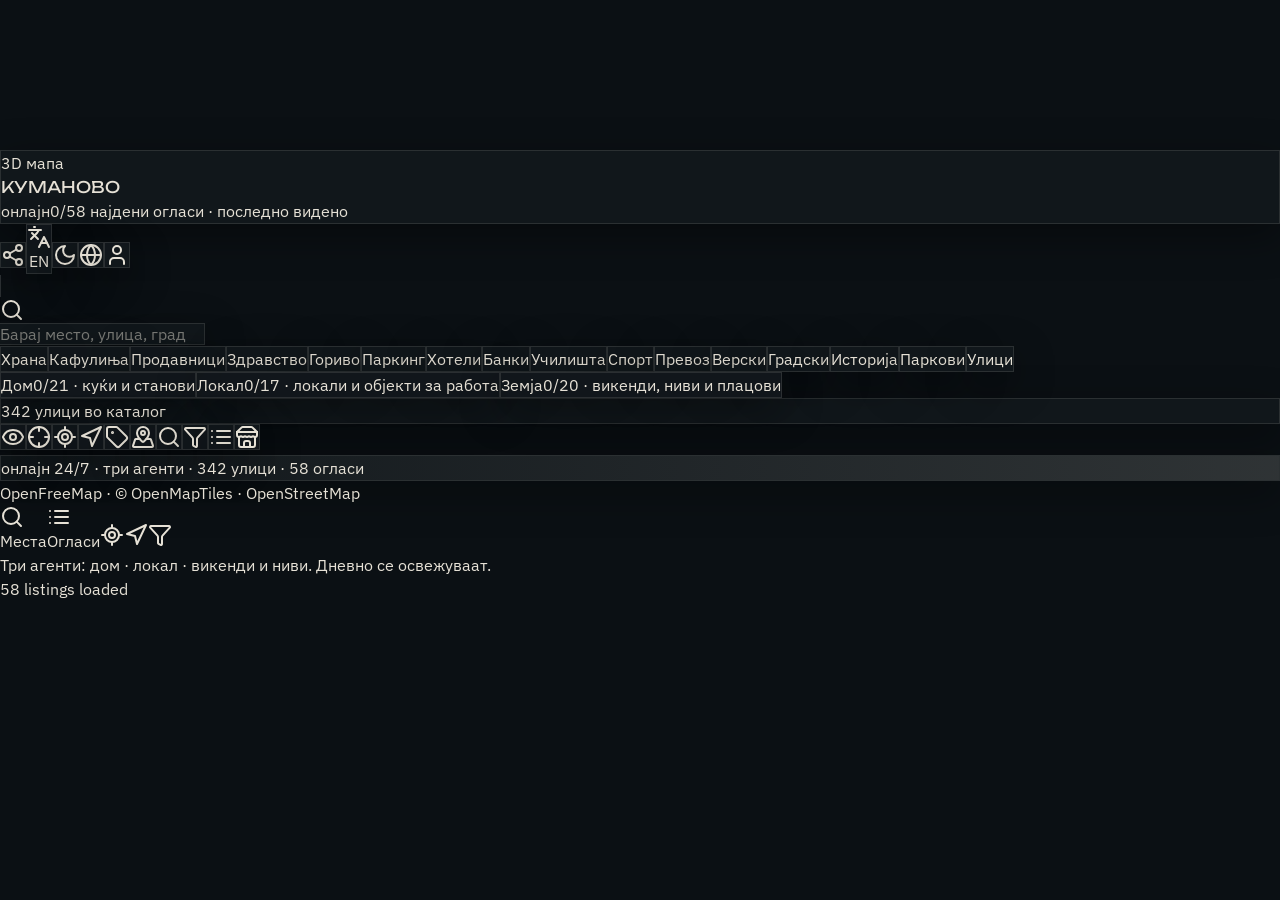
==== index.html @ f1705d86 "Public 24/7 Kumanovo 3D map" ====
<!doctype html>
<html lang="mk">
  <head>
    <meta charset="utf-8" />
    <meta name="viewport" content="width=device-width, initial-scale=1, viewport-fit=cover" />
    <meta name="theme-color" content="#0b1014" />
    <title>КУМАНОВО 3D</title>
    <meta
      name="description"
      content="3D мапа на Куманово — улици, населби и вистински огласи за издавање."
    />
    <link rel="icon" type="image/svg+xml" href="./favicon.svg" />
    <meta property="og:title" content="КУМАНОВО 3D" />
    <meta property="og:description" content="3D мапа на Куманово со вистински огласи." />
    <meta property="og:image" content="./og.jpg" />
    <script type="module" crossorigin src="./a/index-akcemXhU.js"></script>
    <link rel="stylesheet" crossorigin href="./a/index-CLScs-yv.css">
  </head>
  <body class="bg-bg text-fg antialiased">
    <div id="root"></div>
  </body>
</html>
---- a/index-CLScs-yv.css ----
@import "https://fonts.googleapis.com/css2?family=IBM+Plex+Sans:ital,wght@0,400;0,500;0,600;1,400&family=Unbounded:wght@500;600&display=swap";@layer components;@layer theme{:root,:host{--font-sans:"IBM Plex Sans", system-ui, sans-serif;--font-mono:ui-monospace, "IBM Plex Mono", Menlo, Consolas, monospace;--default-font-family:var(--font-sans);--default-mono-font-family:var(--font-mono);--color-bg:#0b1014;--color-bg-elevated:#13181d;--color-bg-subtle:#1a2128;--color-fg:#e6e1d6;--color-fg-muted:#9a9588;--color-border:#e6e1d61f}@supports (color:color-mix(in lab, red, red)){:root,:host{--color-border:color-mix(in oklab, var(--color-fg) 12%, transparent)}}:root,:host{--color-accent:#d8d2c6;--color-pin:#c4a35a;--color-teal:#3d6b68;--color-danger:#c45c4a;--color-ok:#6a8f6e;--font-display:"Unbounded", "IBM Plex Sans", system-ui, sans-serif}}@layer base{*,:after,:before,::backdrop{box-sizing:border-box;border:0 solid;margin:0;padding:0}::file-selector-button{box-sizing:border-box;border:0 solid;margin:0;padding:0}html,:host{-webkit-text-size-adjust:100%;tab-size:4;line-height:1.5;font-family:var(--default-font-family,-apple-system, BlinkMacSystemFont, "Segoe UI", Roboto, "Helvetica Neue", "Noto Sans", Arial, sans-serif, "Apple Color Emoji", "Segoe UI Emoji", "Segoe UI Symbol", "Noto Color Emoji");font-feature-settings:var(--default-font-feature-settings,normal);font-variation-settings:var(--default-font-variation-settings,normal);-webkit-tap-highlight-color:transparent}hr{height:0;color:inherit;border-top-width:1px}abbr:where([title]){-webkit-text-decoration:underline dotted;text-decoration:underline dotted}h1,h2,h3,h4,h5,h6{font-size:inherit;font-weight:inherit}a{color:inherit;-webkit-text-decoration:inherit;-webkit-text-decoration:inherit;-webkit-text-decoration:inherit;-webkit-text-decoration:inherit;text-decoration:inherit}b,strong{font-weight:bolder}code,kbd,samp,pre{font-family:var(--default-mono-font-family,ui-monospace, SFMono-Regular, Menlo, Monaco, Consolas, "Liberation Mono", "Courier New", monospace);font-feature-settings:var(--default-mono-font-feature-settings,normal);font-variation-settings:var(--default-mono-font-variation-settings,normal);font-size:1em}small{font-size:80%}sub,sup{vertical-align:baseline;font-size:75%;line-height:0;position:relative}sub{bottom:-.25em}sup{top:-.5em}table{text-indent:0;border-color:inherit;border-collapse:collapse}:-moz-focusring:where(:not(iframe)){outline:auto}progress{vertical-align:baseline}summary{display:list-item}ol,ul,menu{list-style:none}img,svg,video,canvas,audio,iframe,embed,object{vertical-align:middle;display:block}img,video{max-width:100%;height:auto}button,input,select,optgroup,textarea{font:inherit;font-feature-settings:inherit;font-variation-settings:inherit;letter-spacing:inherit;color:inherit;opacity:1;background-color:#0000;border-radius:0}::file-selector-button{font:inherit;font-feature-settings:inherit;font-variation-settings:inherit;letter-spacing:inherit;color:inherit;opacity:1;background-color:#0000;border-radius:0}:where(select:is([multiple],[size])) optgroup{font-weight:bolder}:where(select:is([multiple],[size])) optgroup option{padding-inline-start:20px}::file-selector-button{margin-inline-end:4px}::placeholder{opacity:1}@supports (not ((-webkit-appearance:-apple-pay-button))) or (contain-intrinsic-size:1px){::placeholder{color:currentColor}@supports (color:color-mix(in lab, red, red)){::placeholder{color:color-mix(in oklab, currentcolor 50%, transparent)}}}textarea{resize:vertical}::-webkit-search-decoration{-webkit-appearance:none}::-webkit-date-and-time-value{min-height:1lh;text-align:inherit}::-webkit-datetime-edit{display:inline-flex}::-webkit-datetime-edit-fields-wrapper{padding:0}::-webkit-datetime-edit{padding-block:0}::-webkit-datetime-edit-year-field{padding-block:0}::-webkit-datetime-edit-month-field{padding-block:0}::-webkit-datetime-edit-day-field{padding-block:0}::-webkit-datetime-edit-hour-field{padding-block:0}::-webkit-datetime-edit-minute-field{padding-block:0}::-webkit-datetime-edit-second-field{padding-block:0}::-webkit-datetime-edit-millisecond-field{padding-block:0}::-webkit-datetime-edit-meridiem-field{padding-block:0}::-webkit-calendar-picker-indicator{line-height:1}:-moz-ui-invalid{box-shadow:none}button,input:where([type=button],[type=reset],[type=submit]){appearance:button}::file-selector-button{appearance:button}::-webkit-inner-spin-button{height:auto}::-webkit-outer-spin-button{height:auto}[hidden]:where(:not([hidden=until-found])){display:none!important}html,body,#app{background:var(--color-bg);height:100%;color:var(--color-fg);font-family:var(--font-sans);-webkit-font-smoothing:antialiased;-moz-osx-smoothing:grayscale}h1,h2,h3{font-family:var(--font-display);text-wrap:balance}p{text-wrap:pretty}button:not(:disabled),[role=button]:not(:disabled){cursor:pointer}*{box-sizing:border-box}}@layer utilities{.bg-bg{background-color:var(--color-bg)}.text-fg{color:var(--color-fg)}.antialiased{-webkit-font-smoothing:antialiased;-moz-osx-font-smoothing:grayscale}}@media (prefers-reduced-motion:reduce){*,:before,:after{transition-duration:.01ms!important;animation-duration:.01ms!important;animation-iteration-count:1!important}}.hud-panel{background:#13181de0}@supports (color:color-mix(in lab, red, red)){.hud-panel{background:color-mix(in oklab, var(--color-bg-elevated) 88%, transparent)}}.hud-panel{border:1px solid var(--color-border);box-shadow:0 12px 40px oklab(0% none none/.4)}.feed-shimmer{background:linear-gradient(90deg,#0000 0%,#e6e1d624 50%,#0000 100%)}@supports (color:color-mix(in lab, red, red)){.feed-shimmer{background:linear-gradient(90deg, transparent 0%, color-mix(in oklab, var(--color-fg) 14%, transparent) 50%, transparent 100%)}}.feed-shimmer{background-size:200% 100%;animation:1.8s linear infinite shimmer}@keyframes shimmer{0%{background-position:100% 0}to{background-position:-100% 0}}.ofm-root{background:#d9d4cc;width:100%;height:100%}.ofm-root .maplibregl-canvas{outline:none}.ofm-root .maplibregl-ctrl-bottom-right{bottom:5.5rem;right:12px}.ofm-root .maplibregl-ctrl-bottom-left{bottom:5.5rem;left:12px}@media (width>=768px){.ofm-root .maplibregl-ctrl-bottom-right,.ofm-root .maplibregl-ctrl-bottom-left{bottom:12px}}.ofm-root .maplibregl-ctrl-group,.ofm-root .maplibregl-ctrl-attrib{background:#13181deb}@supports (color:color-mix(in lab, red, red)){.ofm-root .maplibregl-ctrl-group,.ofm-root .maplibregl-ctrl-attrib{background:color-mix(in oklab, var(--color-bg-elevated) 92%, transparent)}}.ofm-root .maplibregl-ctrl-group,.ofm-root .maplibregl-ctrl-attrib{border:1px solid var(--color-border);box-shadow:none;color:var(--color-fg)}.ofm-root .maplibregl-ctrl-attrib a{color:var(--color-fg-muted)}.ofm-pin{border:2px solid var(--color-bg);background:var(--color-pin);border-radius:999px;width:16px;height:16px;padding:0;box-shadow:0 0 0 4px #c4a35a47}@supports (color:color-mix(in lab, red, red)){.ofm-pin{box-shadow:0 0 0 4px color-mix(in oklab, var(--color-pin) 28%, transparent)}}.ofm-pin{cursor:pointer}.ofm-pin-lokal{background:var(--color-accent);width:18px;height:18px}.ofm-pin-vikend,.ofm-pin-niva{background:var(--color-ok);width:14px;height:14px;box-shadow:0 0 0 4px #6a8f6e47}@supports (color:color-mix(in lab, red, red)){.ofm-pin-vikend,.ofm-pin-niva{box-shadow:0 0 0 4px color-mix(in oklab, var(--color-ok) 28%, transparent)}}.ofm-pin-niva{border-radius:3px}.ofm-pin-agent,.ofm-pin-agent-home,.ofm-pin-agent-biz,.ofm-pin-agent-land{border-color:var(--color-fg);width:18px;height:18px;animation:1.8s ease-out infinite agent-pulse}.ofm-pin-agent,.ofm-pin-agent-home{background:var(--color-pin);box-shadow:0 0 0 5px #c4a35a59}@supports (color:color-mix(in lab, red, red)){.ofm-pin-agent,.ofm-pin-agent-home{box-shadow:0 0 0 5px color-mix(in oklab, var(--color-pin) 35%, transparent)}}.ofm-pin-agent-biz{background:var(--color-teal);box-shadow:0 0 0 5px #3d6b6859}@supports (color:color-mix(in lab, red, red)){.ofm-pin-agent-biz{box-shadow:0 0 0 5px color-mix(in oklab, var(--color-teal) 35%, transparent)}}.ofm-pin-agent-land{background:var(--color-ok);box-shadow:0 0 0 5px #6a8f6e59}@supports (color:color-mix(in lab, red, red)){.ofm-pin-agent-land{box-shadow:0 0 0 5px color-mix(in oklab, var(--color-ok) 35%, transparent)}}@keyframes agent-pulse{0%{box-shadow:0 0 0 4px color-mix(in oklab, var(--color-teal) 40%, transparent)}to{box-shadow:0 0 0 14px color-mix(in oklab, var(--color-teal) 0%, transparent)}}.ofm-pin-place{background:var(--color-fg);width:10px;height:10px;box-shadow:none;opacity:.85}.ofm-pin-poi{background:var(--color-teal);width:12px;height:12px;box-shadow:0 0 0 3px #3d6b684d}@supports (color:color-mix(in lab, red, red)){.ofm-pin-poi{box-shadow:0 0 0 3px color-mix(in oklab, var(--color-teal) 30%, transparent)}}.ofm-pin-pick{width:18px;height:18px}.ofm-pin-from{background:var(--color-ok);width:14px;height:14px;box-shadow:none}.ofm-pin-to{background:var(--color-danger);width:14px;height:14px;box-shadow:none}.ofm-pin-me{background:var(--color-fg);border-color:var(--color-teal);width:14px;height:14px;box-shadow:0 0 0 6px #3d6b6859}@supports (color:color-mix(in lab, red, red)){.ofm-pin-me{box-shadow:0 0 0 6px color-mix(in oklab, var(--color-teal) 35%, transparent)}}.ofm-pin-me{animation:1.8s ease-out infinite agent-pulse}.ofm-pin.is-on{transform:scale(1.25);box-shadow:0 0 0 6px #c4a35a66}@supports (color:color-mix(in lab, red, red)){.ofm-pin.is-on{box-shadow:0 0 0 6px color-mix(in oklab, var(--color-pin) 40%, transparent)}}.ofm-place{cursor:pointer;background:0 0;border:0;flex-direction:column;align-items:center;gap:4px;padding:0;display:flex}.ofm-place-dot{background:var(--color-fg);border:1px solid var(--color-bg);border-radius:999px;width:8px;height:8px}.ofm-place-name{font-family:var(--font-sans);letter-spacing:.02em;color:var(--color-bg);background:#e6e1d6e0;font-size:10px;font-weight:500}@supports (color:color-mix(in lab, red, red)){.ofm-place-name{background:color-mix(in oklab, var(--color-fg) 88%, transparent)}}.ofm-place-name{white-space:nowrap;text-overflow:ellipsis;pointer-events:none;border-radius:6px;max-width:140px;padding:2px 6px;overflow:hidden}.ofm-menu{max-width:220px}.ofm-menu-item{text-align:left;align-items:center;width:100%;min-height:44px;padding:0 12px;font-size:.875rem;display:flex}.ofm-menu-item:hover{background:var(--color-bg-subtle)}.ofm-steps{border-top:1px solid var(--color-border)}
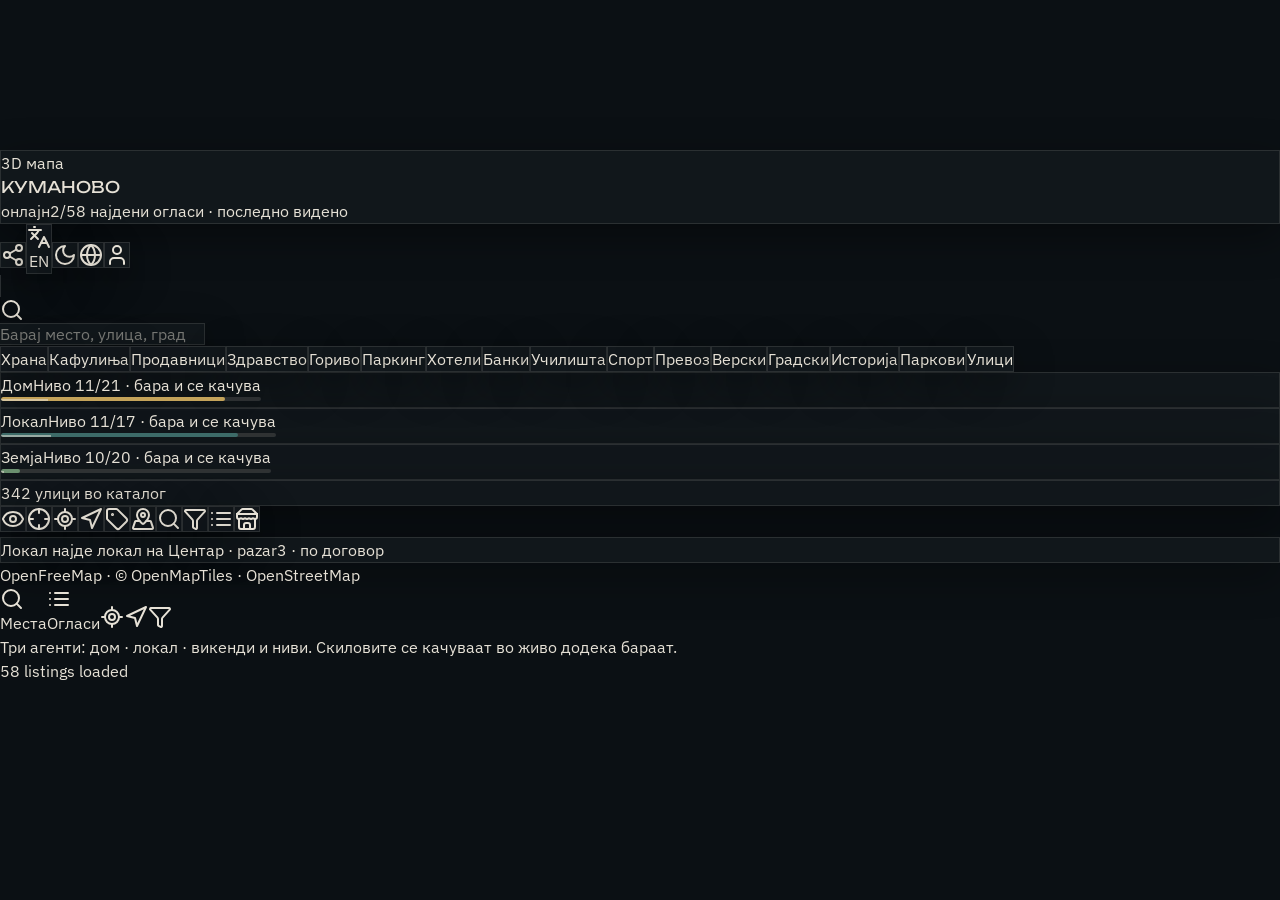
==== commit 1b769f84: "Live agent upgrade skills while hunting" ====
--- a/index.html
+++ b/index.html
@@ -13,8 +13,8 @@
     <meta property="og:title" content="КУМАНОВО 3D" />
     <meta property="og:description" content="3D мапа на Куманово со вистински огласи." />
     <meta property="og:image" content="./og.jpg" />
-    <script type="module" crossorigin src="./a/index-akcemXhU.js"></script>
-    <link rel="stylesheet" crossorigin href="./a/index-CLScs-yv.css">
+    <script type="module" crossorigin src="./a/index-B04Q3WT2.js"></script>
+    <link rel="stylesheet" crossorigin href="./a/index-BVhPj7by.css">
   </head>
   <body class="bg-bg text-fg antialiased">
     <div id="root"></div>
--- a/a/index-BVhPj7by.css
+++ b/a/index-BVhPj7by.css
@@ -0,0 +1 @@
+@import "https://fonts.googleapis.com/css2?family=IBM+Plex+Sans:ital,wght@0,400;0,500;0,600;1,400&family=Unbounded:wght@500;600&display=swap";@layer components;@layer theme{:root,:host{--font-sans:"IBM Plex Sans", system-ui, sans-serif;--font-mono:ui-monospace, "IBM Plex Mono", Menlo, Consolas, monospace;--default-font-family:var(--font-sans);--default-mono-font-family:var(--font-mono);--color-bg:#0b1014;--color-bg-elevated:#13181d;--color-bg-subtle:#1a2128;--color-fg:#e6e1d6;--color-fg-muted:#9a9588;--color-border:#e6e1d61f}@supports (color:color-mix(in lab, red, red)){:root,:host{--color-border:color-mix(in oklab, var(--color-fg) 12%, transparent)}}:root,:host{--color-accent:#d8d2c6;--color-accent-fg:#0b1014;--color-pin:#c4a35a;--color-teal:#3d6b68;--color-danger:#c45c4a;--color-ok:#6a8f6e;--font-display:"Unbounded", "IBM Plex Sans", system-ui, sans-serif}}@layer base{*,:after,:before,::backdrop{box-sizing:border-box;border:0 solid;margin:0;padding:0}::file-selector-button{box-sizing:border-box;border:0 solid;margin:0;padding:0}html,:host{-webkit-text-size-adjust:100%;tab-size:4;line-height:1.5;font-family:var(--default-font-family,-apple-system, BlinkMacSystemFont, "Segoe UI", Roboto, "Helvetica Neue", "Noto Sans", Arial, sans-serif, "Apple Color Emoji", "Segoe UI Emoji", "Segoe UI Symbol", "Noto Color Emoji");font-feature-settings:var(--default-font-feature-settings,normal);font-variation-settings:var(--default-font-variation-settings,normal);-webkit-tap-highlight-color:transparent}hr{height:0;color:inherit;border-top-width:1px}abbr:where([title]){-webkit-text-decoration:underline dotted;text-decoration:underline dotted}h1,h2,h3,h4,h5,h6{font-size:inherit;font-weight:inherit}a{color:inherit;-webkit-text-decoration:inherit;-webkit-text-decoration:inherit;-webkit-text-decoration:inherit;-webkit-text-decoration:inherit;text-decoration:inherit}b,strong{font-weight:bolder}code,kbd,samp,pre{font-family:var(--default-mono-font-family,ui-monospace, SFMono-Regular, Menlo, Monaco, Consolas, "Liberation Mono", "Courier New", monospace);font-feature-settings:var(--default-mono-font-feature-settings,normal);font-variation-settings:var(--default-mono-font-variation-settings,normal);font-size:1em}small{font-size:80%}sub,sup{vertical-align:baseline;font-size:75%;line-height:0;position:relative}sub{bottom:-.25em}sup{top:-.5em}table{text-indent:0;border-color:inherit;border-collapse:collapse}:-moz-focusring:where(:not(iframe)){outline:auto}progress{vertical-align:baseline}summary{display:list-item}ol,ul,menu{list-style:none}img,svg,video,canvas,audio,iframe,embed,object{vertical-align:middle;display:block}img,video{max-width:100%;height:auto}button,input,select,optgroup,textarea{font:inherit;font-feature-settings:inherit;font-variation-settings:inherit;letter-spacing:inherit;color:inherit;opacity:1;background-color:#0000;border-radius:0}::file-selector-button{font:inherit;font-feature-settings:inherit;font-variation-settings:inherit;letter-spacing:inherit;color:inherit;opacity:1;background-color:#0000;border-radius:0}:where(select:is([multiple],[size])) optgroup{font-weight:bolder}:where(select:is([multiple],[size])) optgroup option{padding-inline-start:20px}::file-selector-button{margin-inline-end:4px}::placeholder{opacity:1}@supports (not ((-webkit-appearance:-apple-pay-button))) or (contain-intrinsic-size:1px){::placeholder{color:currentColor}@supports (color:color-mix(in lab, red, red)){::placeholder{color:color-mix(in oklab, currentcolor 50%, transparent)}}}textarea{resize:vertical}::-webkit-search-decoration{-webkit-appearance:none}::-webkit-date-and-time-value{min-height:1lh;text-align:inherit}::-webkit-datetime-edit{display:inline-flex}::-webkit-datetime-edit-fields-wrapper{padding:0}::-webkit-datetime-edit{padding-block:0}::-webkit-datetime-edit-year-field{padding-block:0}::-webkit-datetime-edit-month-field{padding-block:0}::-webkit-datetime-edit-day-field{padding-block:0}::-webkit-datetime-edit-hour-field{padding-block:0}::-webkit-datetime-edit-minute-field{padding-block:0}::-webkit-datetime-edit-second-field{padding-block:0}::-webkit-datetime-edit-millisecond-field{padding-block:0}::-webkit-datetime-edit-meridiem-field{padding-block:0}::-webkit-calendar-picker-indicator{line-height:1}:-moz-ui-invalid{box-shadow:none}button,input:where([type=button],[type=reset],[type=submit]){appearance:button}::file-selector-button{appearance:button}::-webkit-inner-spin-button{height:auto}::-webkit-outer-spin-button{height:auto}[hidden]:where(:not([hidden=until-found])){display:none!important}html,body,#app{background:var(--color-bg);height:100%;color:var(--color-fg);font-family:var(--font-sans);-webkit-font-smoothing:antialiased;-moz-osx-smoothing:grayscale}h1,h2,h3{font-family:var(--font-display);text-wrap:balance}p{text-wrap:pretty}button:not(:disabled),[role=button]:not(:disabled){cursor:pointer}*{box-sizing:border-box}}@layer utilities{.bg-bg{background-color:var(--color-bg)}.text-fg{color:var(--color-fg)}.antialiased{-webkit-font-smoothing:antialiased;-moz-osx-font-smoothing:grayscale}}@media (prefers-reduced-motion:reduce){*,:before,:after{transition-duration:.01ms!important;animation-duration:.01ms!important;animation-iteration-count:1!important}}.hud-panel{background:#13181de0}@supports (color:color-mix(in lab, red, red)){.hud-panel{background:color-mix(in oklab, var(--color-bg-elevated) 88%, transparent)}}.hud-panel{border:1px solid var(--color-border);box-shadow:0 12px 40px oklab(0% none none/.4)}.feed-shimmer{background:linear-gradient(90deg,#0000 0%,#e6e1d624 50%,#0000 100%)}@supports (color:color-mix(in lab, red, red)){.feed-shimmer{background:linear-gradient(90deg, transparent 0%, color-mix(in oklab, var(--color-fg) 14%, transparent) 50%, transparent 100%)}}.feed-shimmer{background-size:200% 100%;animation:1.8s linear infinite shimmer}@keyframes shimmer{0%{background-position:100% 0}to{background-position:-100% 0}}.ofm-root{background:#d9d4cc;width:100%;height:100%}.ofm-root .maplibregl-canvas{outline:none}.ofm-root .maplibregl-ctrl-bottom-right{bottom:5.5rem;right:12px}.ofm-root .maplibregl-ctrl-bottom-left{bottom:5.5rem;left:12px}@media (width>=768px){.ofm-root .maplibregl-ctrl-bottom-right,.ofm-root .maplibregl-ctrl-bottom-left{bottom:12px}}.ofm-root .maplibregl-ctrl-group,.ofm-root .maplibregl-ctrl-attrib{background:#13181deb}@supports (color:color-mix(in lab, red, red)){.ofm-root .maplibregl-ctrl-group,.ofm-root .maplibregl-ctrl-attrib{background:color-mix(in oklab, var(--color-bg-elevated) 92%, transparent)}}.ofm-root .maplibregl-ctrl-group,.ofm-root .maplibregl-ctrl-attrib{border:1px solid var(--color-border);box-shadow:none;color:var(--color-fg)}.ofm-root .maplibregl-ctrl-attrib a{color:var(--color-fg-muted)}.ofm-pin{border:2px solid var(--color-bg);background:var(--color-pin);border-radius:999px;width:16px;height:16px;padding:0;box-shadow:0 0 0 4px #c4a35a47}@supports (color:color-mix(in lab, red, red)){.ofm-pin{box-shadow:0 0 0 4px color-mix(in oklab, var(--color-pin) 28%, transparent)}}.ofm-pin{cursor:pointer}.ofm-pin-lokal{background:var(--color-accent);width:18px;height:18px}.ofm-pin-vikend,.ofm-pin-niva{background:var(--color-ok);width:14px;height:14px;box-shadow:0 0 0 4px #6a8f6e47}@supports (color:color-mix(in lab, red, red)){.ofm-pin-vikend,.ofm-pin-niva{box-shadow:0 0 0 4px color-mix(in oklab, var(--color-ok) 28%, transparent)}}.ofm-pin-niva{border-radius:3px}.ofm-pin-agent,.ofm-pin-agent-home,.ofm-pin-agent-biz,.ofm-pin-agent-land{border-color:var(--color-fg);width:18px;height:18px;animation:1.8s ease-out infinite agent-pulse}.ofm-pin-agent,.ofm-pin-agent-home{background:var(--color-pin);box-shadow:0 0 0 5px #c4a35a59}@supports (color:color-mix(in lab, red, red)){.ofm-pin-agent,.ofm-pin-agent-home{box-shadow:0 0 0 5px color-mix(in oklab, var(--color-pin) 35%, transparent)}}.ofm-pin-agent-biz{background:var(--color-teal);box-shadow:0 0 0 5px #3d6b6859}@supports (color:color-mix(in lab, red, red)){.ofm-pin-agent-biz{box-shadow:0 0 0 5px color-mix(in oklab, var(--color-teal) 35%, transparent)}}.ofm-pin-agent-land{background:var(--color-ok);box-shadow:0 0 0 5px #6a8f6e59}@supports (color:color-mix(in lab, red, red)){.ofm-pin-agent-land{box-shadow:0 0 0 5px color-mix(in oklab, var(--color-ok) 35%, transparent)}}@keyframes agent-pulse{0%{box-shadow:0 0 0 4px color-mix(in oklab, var(--color-teal) 40%, transparent)}to{box-shadow:0 0 0 14px color-mix(in oklab, var(--color-teal) 0%, transparent)}}.ofm-pin-agent-home[data-rank=mid],.ofm-pin-agent-biz[data-rank=mid],.ofm-pin-agent-land[data-rank=mid]{width:20px;height:20px}.ofm-pin-agent-home[data-rank=high],.ofm-pin-agent-biz[data-rank=high],.ofm-pin-agent-land[data-rank=high]{width:22px;height:22px}.xp-track{background:#e6e1d624;border-radius:999px;width:100%;min-width:4.5rem;height:4px;display:block;position:relative;overflow:hidden}@supports (color:color-mix(in lab, red, red)){.xp-track{background:color-mix(in oklab, var(--color-fg) 14%, transparent)}}.xp-fill{border-radius:inherit;background:var(--color-fg-muted);height:100%;transition:width .22s ease-out;display:block}.xp-fill.is-home{background:var(--color-pin)}.xp-fill.is-biz{background:var(--color-teal)}.xp-fill.is-land{background:var(--color-ok)}.xp-fill.is-invert{background:var(--color-accent-fg)}.xp-live{background:var(--color-fg);opacity:.55;height:2px;transition:width .22s ease-out;position:absolute;bottom:0;left:0}.agent-up{box-shadow:0 0 0 1px #e6e1d647}@supports (color:color-mix(in lab, red, red)){.agent-up{box-shadow:0 0 0 1px color-mix(in oklab, var(--color-fg) 28%, transparent)}}.ofm-pin-place{background:var(--color-fg);width:10px;height:10px;box-shadow:none;opacity:.85}.ofm-pin-poi{background:var(--color-teal);width:12px;height:12px;box-shadow:0 0 0 3px #3d6b684d}@supports (color:color-mix(in lab, red, red)){.ofm-pin-poi{box-shadow:0 0 0 3px color-mix(in oklab, var(--color-teal) 30%, transparent)}}.ofm-pin-pick{width:18px;height:18px}.ofm-pin-from{background:var(--color-ok);width:14px;height:14px;box-shadow:none}.ofm-pin-to{background:var(--color-danger);width:14px;height:14px;box-shadow:none}.ofm-pin-me{background:var(--color-fg);border-color:var(--color-teal);width:14px;height:14px;box-shadow:0 0 0 6px #3d6b6859}@supports (color:color-mix(in lab, red, red)){.ofm-pin-me{box-shadow:0 0 0 6px color-mix(in oklab, var(--color-teal) 35%, transparent)}}.ofm-pin-me{animation:1.8s ease-out infinite agent-pulse}.ofm-pin.is-on{transform:scale(1.25);box-shadow:0 0 0 6px #c4a35a66}@supports (color:color-mix(in lab, red, red)){.ofm-pin.is-on{box-shadow:0 0 0 6px color-mix(in oklab, var(--color-pin) 40%, transparent)}}.ofm-place{cursor:pointer;background:0 0;border:0;flex-direction:column;align-items:center;gap:4px;padding:0;display:flex}.ofm-place-dot{background:var(--color-fg);border:1px solid var(--color-bg);border-radius:999px;width:8px;height:8px}.ofm-place-name{font-family:var(--font-sans);letter-spacing:.02em;color:var(--color-bg);background:#e6e1d6e0;font-size:10px;font-weight:500}@supports (color:color-mix(in lab, red, red)){.ofm-place-name{background:color-mix(in oklab, var(--color-fg) 88%, transparent)}}.ofm-place-name{white-space:nowrap;text-overflow:ellipsis;pointer-events:none;border-radius:6px;max-width:140px;padding:2px 6px;overflow:hidden}.ofm-menu{max-width:220px}.ofm-menu-item{text-align:left;align-items:center;width:100%;min-height:44px;padding:0 12px;font-size:.875rem;display:flex}.ofm-menu-item:hover{background:var(--color-bg-subtle)}.ofm-steps{border-top:1px solid var(--color-border)}
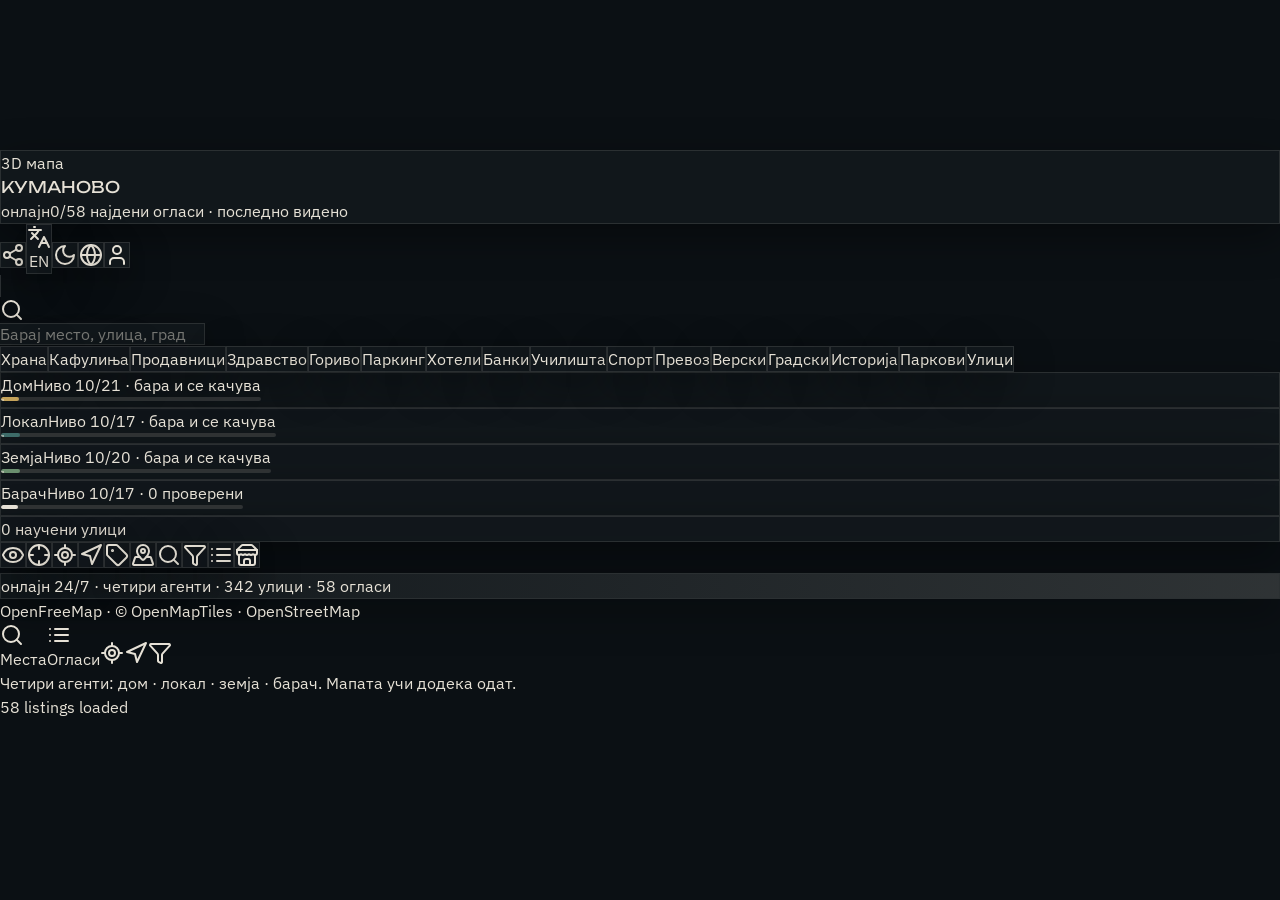
==== commit e13d698b: "Seeker agent, persistent listings, buyer dashboard, map learning" ====
--- a/index.html
+++ b/index.html
@@ -13,8 +13,8 @@
     <meta property="og:title" content="КУМАНОВО 3D" />
     <meta property="og:description" content="3D мапа на Куманово со вистински огласи." />
     <meta property="og:image" content="./og.jpg" />
-    <script type="module" crossorigin src="./a/index-B04Q3WT2.js"></script>
-    <link rel="stylesheet" crossorigin href="./a/index-BVhPj7by.css">
+    <script type="module" crossorigin src="./a/index-DksEe6Sb.js"></script>
+    <link rel="stylesheet" crossorigin href="./a/index-BbJK5VYW.css">
   </head>
   <body class="bg-bg text-fg antialiased">
     <div id="root"></div>
--- a/a/index-BbJK5VYW.css
+++ b/a/index-BbJK5VYW.css
@@ -0,0 +1 @@
+@import "https://fonts.googleapis.com/css2?family=IBM+Plex+Sans:ital,wght@0,400;0,500;0,600;1,400&family=Unbounded:wght@500;600&display=swap";@layer components;@layer theme{:root,:host{--font-sans:"IBM Plex Sans", system-ui, sans-serif;--font-mono:ui-monospace, "IBM Plex Mono", Menlo, Consolas, monospace;--default-font-family:var(--font-sans);--default-mono-font-family:var(--font-mono);--color-bg:#0b1014;--color-bg-elevated:#13181d;--color-bg-subtle:#1a2128;--color-fg:#e6e1d6;--color-fg-muted:#9a9588;--color-border:#e6e1d61f}@supports (color:color-mix(in lab, red, red)){:root,:host{--color-border:color-mix(in oklab, var(--color-fg) 12%, transparent)}}:root,:host{--color-accent:#d8d2c6;--color-accent-fg:#0b1014;--color-pin:#c4a35a;--color-teal:#3d6b68;--color-danger:#c45c4a;--color-ok:#6a8f6e;--font-display:"Unbounded", "IBM Plex Sans", system-ui, sans-serif}}@layer base{*,:after,:before,::backdrop{box-sizing:border-box;border:0 solid;margin:0;padding:0}::file-selector-button{box-sizing:border-box;border:0 solid;margin:0;padding:0}html,:host{-webkit-text-size-adjust:100%;tab-size:4;line-height:1.5;font-family:var(--default-font-family,-apple-system, BlinkMacSystemFont, "Segoe UI", Roboto, "Helvetica Neue", "Noto Sans", Arial, sans-serif, "Apple Color Emoji", "Segoe UI Emoji", "Segoe UI Symbol", "Noto Color Emoji");font-feature-settings:var(--default-font-feature-settings,normal);font-variation-settings:var(--default-font-variation-settings,normal);-webkit-tap-highlight-color:transparent}hr{height:0;color:inherit;border-top-width:1px}abbr:where([title]){-webkit-text-decoration:underline dotted;text-decoration:underline dotted}h1,h2,h3,h4,h5,h6{font-size:inherit;font-weight:inherit}a{color:inherit;-webkit-text-decoration:inherit;-webkit-text-decoration:inherit;-webkit-text-decoration:inherit;-webkit-text-decoration:inherit;text-decoration:inherit}b,strong{font-weight:bolder}code,kbd,samp,pre{font-family:var(--default-mono-font-family,ui-monospace, SFMono-Regular, Menlo, Monaco, Consolas, "Liberation Mono", "Courier New", monospace);font-feature-settings:var(--default-mono-font-feature-settings,normal);font-variation-settings:var(--default-mono-font-variation-settings,normal);font-size:1em}small{font-size:80%}sub,sup{vertical-align:baseline;font-size:75%;line-height:0;position:relative}sub{bottom:-.25em}sup{top:-.5em}table{text-indent:0;border-color:inherit;border-collapse:collapse}:-moz-focusring:where(:not(iframe)){outline:auto}progress{vertical-align:baseline}summary{display:list-item}ol,ul,menu{list-style:none}img,svg,video,canvas,audio,iframe,embed,object{vertical-align:middle;display:block}img,video{max-width:100%;height:auto}button,input,select,optgroup,textarea{font:inherit;font-feature-settings:inherit;font-variation-settings:inherit;letter-spacing:inherit;color:inherit;opacity:1;background-color:#0000;border-radius:0}::file-selector-button{font:inherit;font-feature-settings:inherit;font-variation-settings:inherit;letter-spacing:inherit;color:inherit;opacity:1;background-color:#0000;border-radius:0}:where(select:is([multiple],[size])) optgroup{font-weight:bolder}:where(select:is([multiple],[size])) optgroup option{padding-inline-start:20px}::file-selector-button{margin-inline-end:4px}::placeholder{opacity:1}@supports (not ((-webkit-appearance:-apple-pay-button))) or (contain-intrinsic-size:1px){::placeholder{color:currentColor}@supports (color:color-mix(in lab, red, red)){::placeholder{color:color-mix(in oklab, currentcolor 50%, transparent)}}}textarea{resize:vertical}::-webkit-search-decoration{-webkit-appearance:none}::-webkit-date-and-time-value{min-height:1lh;text-align:inherit}::-webkit-datetime-edit{display:inline-flex}::-webkit-datetime-edit-fields-wrapper{padding:0}::-webkit-datetime-edit{padding-block:0}::-webkit-datetime-edit-year-field{padding-block:0}::-webkit-datetime-edit-month-field{padding-block:0}::-webkit-datetime-edit-day-field{padding-block:0}::-webkit-datetime-edit-hour-field{padding-block:0}::-webkit-datetime-edit-minute-field{padding-block:0}::-webkit-datetime-edit-second-field{padding-block:0}::-webkit-datetime-edit-millisecond-field{padding-block:0}::-webkit-datetime-edit-meridiem-field{padding-block:0}::-webkit-calendar-picker-indicator{line-height:1}:-moz-ui-invalid{box-shadow:none}button,input:where([type=button],[type=reset],[type=submit]){appearance:button}::file-selector-button{appearance:button}::-webkit-inner-spin-button{height:auto}::-webkit-outer-spin-button{height:auto}[hidden]:where(:not([hidden=until-found])){display:none!important}html,body,#app{background:var(--color-bg);height:100%;color:var(--color-fg);font-family:var(--font-sans);-webkit-font-smoothing:antialiased;-moz-osx-smoothing:grayscale}h1,h2,h3{font-family:var(--font-display);text-wrap:balance}p{text-wrap:pretty}button:not(:disabled),[role=button]:not(:disabled){cursor:pointer}*{box-sizing:border-box}}@layer utilities{.bg-bg{background-color:var(--color-bg)}.text-fg{color:var(--color-fg)}.antialiased{-webkit-font-smoothing:antialiased;-moz-osx-font-smoothing:grayscale}}@media (prefers-reduced-motion:reduce){*,:before,:after{transition-duration:.01ms!important;animation-duration:.01ms!important;animation-iteration-count:1!important}}.hud-panel{background:#13181de0}@supports (color:color-mix(in lab, red, red)){.hud-panel{background:color-mix(in oklab, var(--color-bg-elevated) 88%, transparent)}}.hud-panel{border:1px solid var(--color-border);box-shadow:0 12px 40px oklab(0% none none/.4)}.feed-shimmer{background:linear-gradient(90deg,#0000 0%,#e6e1d624 50%,#0000 100%)}@supports (color:color-mix(in lab, red, red)){.feed-shimmer{background:linear-gradient(90deg, transparent 0%, color-mix(in oklab, var(--color-fg) 14%, transparent) 50%, transparent 100%)}}.feed-shimmer{background-size:200% 100%;animation:1.8s linear infinite shimmer}@keyframes shimmer{0%{background-position:100% 0}to{background-position:-100% 0}}.ofm-root{background:#d9d4cc;width:100%;height:100%}.ofm-root .maplibregl-canvas{outline:none}.ofm-root .maplibregl-ctrl-bottom-right{bottom:5.5rem;right:12px}.ofm-root .maplibregl-ctrl-bottom-left{bottom:5.5rem;left:12px}@media (width>=768px){.ofm-root .maplibregl-ctrl-bottom-right,.ofm-root .maplibregl-ctrl-bottom-left{bottom:12px}}.ofm-root .maplibregl-ctrl-group,.ofm-root .maplibregl-ctrl-attrib{background:#13181deb}@supports (color:color-mix(in lab, red, red)){.ofm-root .maplibregl-ctrl-group,.ofm-root .maplibregl-ctrl-attrib{background:color-mix(in oklab, var(--color-bg-elevated) 92%, transparent)}}.ofm-root .maplibregl-ctrl-group,.ofm-root .maplibregl-ctrl-attrib{border:1px solid var(--color-border);box-shadow:none;color:var(--color-fg)}.ofm-root .maplibregl-ctrl-attrib a{color:var(--color-fg-muted)}.ofm-pin{border:2px solid var(--color-bg);background:var(--color-pin);border-radius:999px;width:16px;height:16px;padding:0;box-shadow:0 0 0 4px #c4a35a47}@supports (color:color-mix(in lab, red, red)){.ofm-pin{box-shadow:0 0 0 4px color-mix(in oklab, var(--color-pin) 28%, transparent)}}.ofm-pin{cursor:pointer}.ofm-pin-lokal{background:var(--color-accent);width:18px;height:18px}.ofm-pin-vikend,.ofm-pin-niva{background:var(--color-ok);width:14px;height:14px;box-shadow:0 0 0 4px #6a8f6e47}@supports (color:color-mix(in lab, red, red)){.ofm-pin-vikend,.ofm-pin-niva{box-shadow:0 0 0 4px color-mix(in oklab, var(--color-ok) 28%, transparent)}}.ofm-pin-niva{border-radius:3px}.ofm-pin-agent,.ofm-pin-agent-home,.ofm-pin-agent-biz,.ofm-pin-agent-land{border-color:var(--color-fg);width:18px;height:18px;animation:1.8s ease-out infinite agent-pulse}.ofm-pin-agent,.ofm-pin-agent-home{background:var(--color-pin);box-shadow:0 0 0 5px #c4a35a59}@supports (color:color-mix(in lab, red, red)){.ofm-pin-agent,.ofm-pin-agent-home{box-shadow:0 0 0 5px color-mix(in oklab, var(--color-pin) 35%, transparent)}}.ofm-pin-agent-biz{background:var(--color-teal);box-shadow:0 0 0 5px #3d6b6859}@supports (color:color-mix(in lab, red, red)){.ofm-pin-agent-biz{box-shadow:0 0 0 5px color-mix(in oklab, var(--color-teal) 35%, transparent)}}.ofm-pin-agent-land{background:var(--color-ok);box-shadow:0 0 0 5px #6a8f6e59}@supports (color:color-mix(in lab, red, red)){.ofm-pin-agent-land{box-shadow:0 0 0 5px color-mix(in oklab, var(--color-ok) 35%, transparent)}}.ofm-pin-agent-seek,.ofm-pin-buyer{border-color:var(--color-bg);background:var(--color-fg);border-radius:2px;width:13px;height:13px;transform:rotate(45deg);box-shadow:0 0 0 5px #e6e1d652}@supports (color:color-mix(in lab, red, red)){.ofm-pin-agent-seek,.ofm-pin-buyer{box-shadow:0 0 0 5px color-mix(in oklab, var(--color-fg) 32%, transparent)}}.ofm-pin-agent-seek{animation:1.8s ease-out infinite seeker-pulse}.ofm-pin-buyer{background:var(--color-accent);width:11px;height:11px;box-shadow:0 0 0 4px #e6e1d63d}@supports (color:color-mix(in lab, red, red)){.ofm-pin-buyer{box-shadow:0 0 0 4px color-mix(in oklab, var(--color-fg) 24%, transparent)}}.ofm-pin-agent-seek.is-on,.ofm-pin-buyer.is-on{transform:rotate(45deg)scale(1.2)}@keyframes seeker-pulse{0%{box-shadow:0 0 0 4px color-mix(in oklab, var(--color-fg) 40%, transparent)}to{box-shadow:0 0 0 14px color-mix(in oklab, var(--color-fg) 0%, transparent)}}@keyframes agent-pulse{0%{box-shadow:0 0 0 4px color-mix(in oklab, var(--color-teal) 40%, transparent)}to{box-shadow:0 0 0 14px color-mix(in oklab, var(--color-teal) 0%, transparent)}}.ofm-pin-agent-home[data-rank=mid],.ofm-pin-agent-biz[data-rank=mid],.ofm-pin-agent-land[data-rank=mid]{width:20px;height:20px}.ofm-pin-agent-home[data-rank=high],.ofm-pin-agent-biz[data-rank=high],.ofm-pin-agent-land[data-rank=high]{width:22px;height:22px}.ofm-pin-agent-seek[data-rank=mid]{width:15px;height:15px}.ofm-pin-agent-seek[data-rank=high]{width:17px;height:17px}.ofm-pin[data-status=live]{box-shadow:0 0 0 5px #6a8f6e6b}@supports (color:color-mix(in lab, red, red)){.ofm-pin[data-status=live]{box-shadow:0 0 0 5px color-mix(in oklab, var(--color-ok) 42%, transparent)}}.ofm-pin[data-status=changed]{box-shadow:0 0 0 5px #c4a35a8c}@supports (color:color-mix(in lab, red, red)){.ofm-pin[data-status=changed]{box-shadow:0 0 0 5px color-mix(in oklab, var(--color-pin) 55%, transparent)}}.ofm-pin[data-status=gone]{opacity:.42;background:var(--color-fg-muted);box-shadow:none}.xp-track{background:#e6e1d624;border-radius:999px;width:100%;min-width:4.5rem;height:4px;display:block;position:relative;overflow:hidden}@supports (color:color-mix(in lab, red, red)){.xp-track{background:color-mix(in oklab, var(--color-fg) 14%, transparent)}}.xp-fill{border-radius:inherit;background:var(--color-fg-muted);height:100%;transition:width .22s ease-out;display:block}.xp-fill.is-home{background:var(--color-pin)}.xp-fill.is-biz{background:var(--color-teal)}.xp-fill.is-land{background:var(--color-ok)}.xp-fill.is-seek{background:var(--color-fg)}.xp-fill.is-invert{background:var(--color-accent-fg)}.xp-live{background:var(--color-fg);opacity:.55;height:2px;transition:width .22s ease-out;position:absolute;bottom:0;left:0}.agent-up{box-shadow:0 0 0 1px #e6e1d647}@supports (color:color-mix(in lab, red, red)){.agent-up{box-shadow:0 0 0 1px color-mix(in oklab, var(--color-fg) 28%, transparent)}}.ofm-pin-place{background:var(--color-fg);width:10px;height:10px;box-shadow:none;opacity:.85}.ofm-pin-poi{background:var(--color-teal);width:12px;height:12px;box-shadow:0 0 0 3px #3d6b684d}@supports (color:color-mix(in lab, red, red)){.ofm-pin-poi{box-shadow:0 0 0 3px color-mix(in oklab, var(--color-teal) 30%, transparent)}}.ofm-pin-pick{width:18px;height:18px}.ofm-pin-from{background:var(--color-ok);width:14px;height:14px;box-shadow:none}.ofm-pin-to{background:var(--color-danger);width:14px;height:14px;box-shadow:none}.ofm-pin-me{background:var(--color-fg);border-color:var(--color-teal);width:14px;height:14px;box-shadow:0 0 0 6px #3d6b6859}@supports (color:color-mix(in lab, red, red)){.ofm-pin-me{box-shadow:0 0 0 6px color-mix(in oklab, var(--color-teal) 35%, transparent)}}.ofm-pin-me{animation:1.8s ease-out infinite agent-pulse}.ofm-pin.is-on{transform:scale(1.25);box-shadow:0 0 0 6px #c4a35a66}@supports (color:color-mix(in lab, red, red)){.ofm-pin.is-on{box-shadow:0 0 0 6px color-mix(in oklab, var(--color-pin) 40%, transparent)}}.ofm-place{cursor:pointer;background:0 0;border:0;flex-direction:column;align-items:center;gap:4px;padding:0;display:flex}.ofm-place-dot{background:var(--color-fg);border:1px solid var(--color-bg);border-radius:999px;width:8px;height:8px}.ofm-place-name{font-family:var(--font-sans);letter-spacing:.02em;color:var(--color-bg);background:#e6e1d6e0;font-size:10px;font-weight:500}@supports (color:color-mix(in lab, red, red)){.ofm-place-name{background:color-mix(in oklab, var(--color-fg) 88%, transparent)}}.ofm-place-name{white-space:nowrap;text-overflow:ellipsis;pointer-events:none;border-radius:6px;max-width:140px;padding:2px 6px;overflow:hidden}.ofm-menu{max-width:220px}.ofm-menu-item{text-align:left;align-items:center;width:100%;min-height:44px;padding:0 12px;font-size:.875rem;display:flex}.ofm-menu-item:hover{background:var(--color-bg-subtle)}.ofm-steps{border-top:1px solid var(--color-border)}
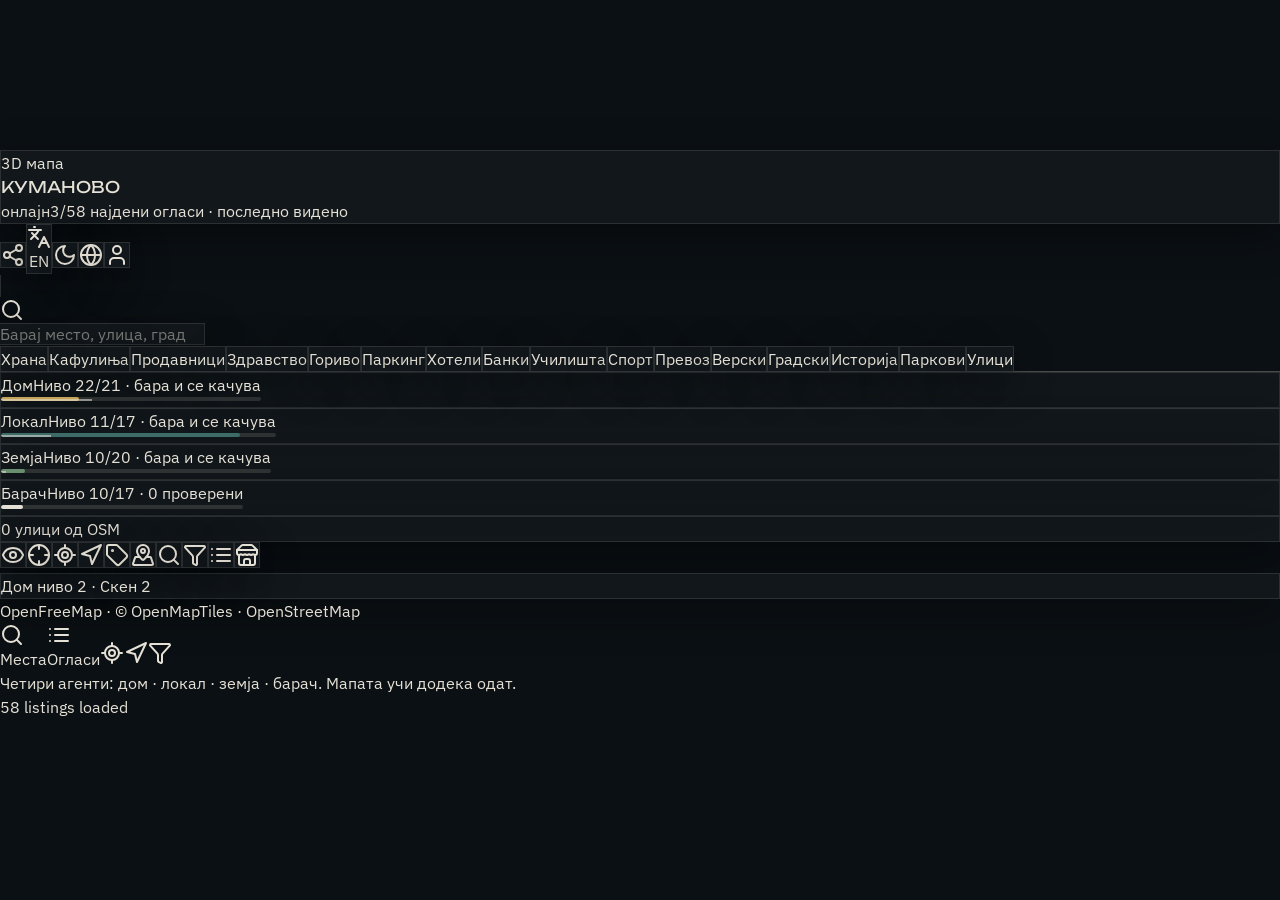
==== commit 6d350614: "Live OpenStreetMap streets for Kumanovo" ====
--- a/index.html
+++ b/index.html
@@ -13,7 +13,7 @@
     <meta property="og:title" content="КУМАНОВО 3D" />
     <meta property="og:description" content="3D мапа на Куманово со вистински огласи." />
     <meta property="og:image" content="./og.jpg" />
-    <script type="module" crossorigin src="./a/index-DksEe6Sb.js"></script>
+    <script type="module" crossorigin src="./a/index-D1GvnF5w.js"></script>
     <link rel="stylesheet" crossorigin href="./a/index-BbJK5VYW.css">
   </head>
   <body class="bg-bg text-fg antialiased">
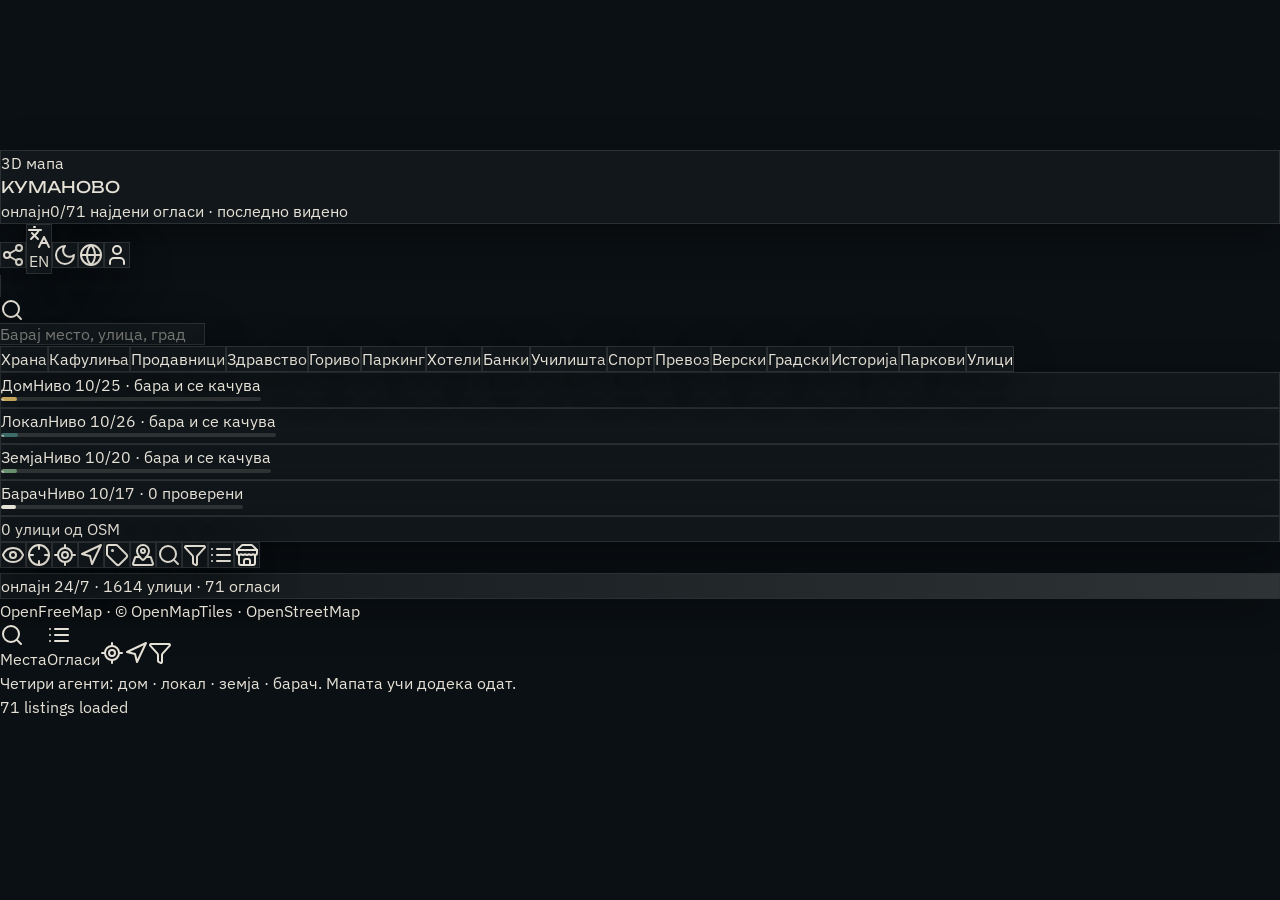
==== commit 0d45a1c5: "All OSM streets and all listings, free GitHub storage" ====
--- a/index.html
+++ b/index.html
@@ -13,7 +13,7 @@
     <meta property="og:title" content="КУМАНОВО 3D" />
     <meta property="og:description" content="3D мапа на Куманово со вистински огласи." />
     <meta property="og:image" content="./og.jpg" />
-    <script type="module" crossorigin src="./a/index-D1GvnF5w.js"></script>
+    <script type="module" crossorigin src="./a/index-Qpj7NiJZ.js"></script>
     <link rel="stylesheet" crossorigin href="./a/index-BbJK5VYW.css">
   </head>
   <body class="bg-bg text-fg antialiased">
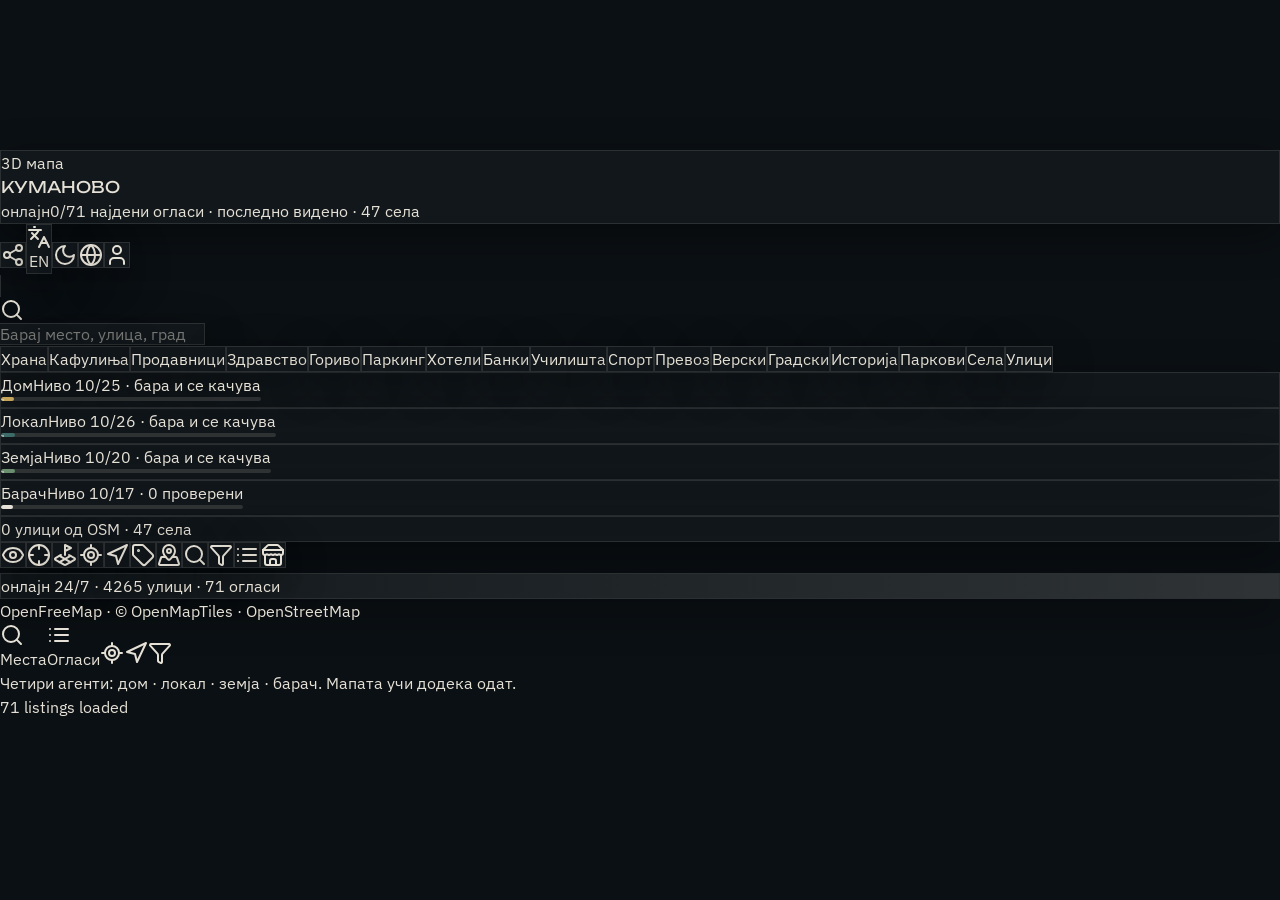
==== commit 4fc61298: "Ажурирана јавна мапа — пинови на вистински улици" ====
--- a/index.html
+++ b/index.html
@@ -13,8 +13,8 @@
     <meta property="og:title" content="КУМАНОВО 3D" />
     <meta property="og:description" content="3D мапа на Куманово со вистински огласи." />
     <meta property="og:image" content="./og.jpg" />
-    <script type="module" crossorigin src="./a/index-Qpj7NiJZ.js"></script>
-    <link rel="stylesheet" crossorigin href="./a/index-BbJK5VYW.css">
+    <script type="module" crossorigin src="./a/index-Fch14jyt.js"></script>
+    <link rel="stylesheet" crossorigin href="./a/index-CvyoW4aW.css">
   </head>
   <body class="bg-bg text-fg antialiased">
     <div id="root"></div>
--- a/a/index-CvyoW4aW.css
+++ b/a/index-CvyoW4aW.css
@@ -0,0 +1 @@
+@import "https://fonts.googleapis.com/css2?family=IBM+Plex+Sans:ital,wght@0,400;0,500;0,600;1,400&family=Unbounded:wght@500;600&display=swap";@layer components;@layer theme{:root,:host{--font-sans:"IBM Plex Sans", system-ui, sans-serif;--font-mono:ui-monospace, "IBM Plex Mono", Menlo, Consolas, monospace;--default-font-family:var(--font-sans);--default-mono-font-family:var(--font-mono);--color-bg:#0b1014;--color-bg-elevated:#13181d;--color-bg-subtle:#1a2128;--color-fg:#e6e1d6;--color-fg-muted:#9a9588;--color-border:#e6e1d61f}@supports (color:color-mix(in lab, red, red)){:root,:host{--color-border:color-mix(in oklab, var(--color-fg) 12%, transparent)}}:root,:host{--color-accent:#d8d2c6;--color-accent-fg:#0b1014;--color-pin:#c4a35a;--color-teal:#3d6b68;--color-danger:#c45c4a;--color-ok:#6a8f6e;--font-display:"Unbounded", "IBM Plex Sans", system-ui, sans-serif}}@layer base{*,:after,:before,::backdrop{box-sizing:border-box;border:0 solid;margin:0;padding:0}::file-selector-button{box-sizing:border-box;border:0 solid;margin:0;padding:0}html,:host{-webkit-text-size-adjust:100%;tab-size:4;line-height:1.5;font-family:var(--default-font-family,-apple-system, BlinkMacSystemFont, "Segoe UI", Roboto, "Helvetica Neue", "Noto Sans", Arial, sans-serif, "Apple Color Emoji", "Segoe UI Emoji", "Segoe UI Symbol", "Noto Color Emoji");font-feature-settings:var(--default-font-feature-settings,normal);font-variation-settings:var(--default-font-variation-settings,normal);-webkit-tap-highlight-color:transparent}hr{height:0;color:inherit;border-top-width:1px}abbr:where([title]){-webkit-text-decoration:underline dotted;text-decoration:underline dotted}h1,h2,h3,h4,h5,h6{font-size:inherit;font-weight:inherit}a{color:inherit;-webkit-text-decoration:inherit;-webkit-text-decoration:inherit;-webkit-text-decoration:inherit;-webkit-text-decoration:inherit;text-decoration:inherit}b,strong{font-weight:bolder}code,kbd,samp,pre{font-family:var(--default-mono-font-family,ui-monospace, SFMono-Regular, Menlo, Monaco, Consolas, "Liberation Mono", "Courier New", monospace);font-feature-settings:var(--default-mono-font-feature-settings,normal);font-variation-settings:var(--default-mono-font-variation-settings,normal);font-size:1em}small{font-size:80%}sub,sup{vertical-align:baseline;font-size:75%;line-height:0;position:relative}sub{bottom:-.25em}sup{top:-.5em}table{text-indent:0;border-color:inherit;border-collapse:collapse}:-moz-focusring:where(:not(iframe)){outline:auto}progress{vertical-align:baseline}summary{display:list-item}ol,ul,menu{list-style:none}img,svg,video,canvas,audio,iframe,embed,object{vertical-align:middle;display:block}img,video{max-width:100%;height:auto}button,input,select,optgroup,textarea{font:inherit;font-feature-settings:inherit;font-variation-settings:inherit;letter-spacing:inherit;color:inherit;opacity:1;background-color:#0000;border-radius:0}::file-selector-button{font:inherit;font-feature-settings:inherit;font-variation-settings:inherit;letter-spacing:inherit;color:inherit;opacity:1;background-color:#0000;border-radius:0}:where(select:is([multiple],[size])) optgroup{font-weight:bolder}:where(select:is([multiple],[size])) optgroup option{padding-inline-start:20px}::file-selector-button{margin-inline-end:4px}::placeholder{opacity:1}@supports (not ((-webkit-appearance:-apple-pay-button))) or (contain-intrinsic-size:1px){::placeholder{color:currentColor}@supports (color:color-mix(in lab, red, red)){::placeholder{color:color-mix(in oklab, currentcolor 50%, transparent)}}}textarea{resize:vertical}::-webkit-search-decoration{-webkit-appearance:none}::-webkit-date-and-time-value{min-height:1lh;text-align:inherit}::-webkit-datetime-edit{display:inline-flex}::-webkit-datetime-edit-fields-wrapper{padding:0}::-webkit-datetime-edit{padding-block:0}::-webkit-datetime-edit-year-field{padding-block:0}::-webkit-datetime-edit-month-field{padding-block:0}::-webkit-datetime-edit-day-field{padding-block:0}::-webkit-datetime-edit-hour-field{padding-block:0}::-webkit-datetime-edit-minute-field{padding-block:0}::-webkit-datetime-edit-second-field{padding-block:0}::-webkit-datetime-edit-millisecond-field{padding-block:0}::-webkit-datetime-edit-meridiem-field{padding-block:0}::-webkit-calendar-picker-indicator{line-height:1}:-moz-ui-invalid{box-shadow:none}button,input:where([type=button],[type=reset],[type=submit]){appearance:button}::file-selector-button{appearance:button}::-webkit-inner-spin-button{height:auto}::-webkit-outer-spin-button{height:auto}[hidden]:where(:not([hidden=until-found])){display:none!important}html,body,#app{background:var(--color-bg);height:100%;color:var(--color-fg);font-family:var(--font-sans);-webkit-font-smoothing:antialiased;-moz-osx-smoothing:grayscale}h1,h2,h3{font-family:var(--font-display);text-wrap:balance}p{text-wrap:pretty}button:not(:disabled),[role=button]:not(:disabled){cursor:pointer}*{box-sizing:border-box}}@layer utilities{.bg-bg{background-color:var(--color-bg)}.text-fg{color:var(--color-fg)}.antialiased{-webkit-font-smoothing:antialiased;-moz-osx-font-smoothing:grayscale}}@media (prefers-reduced-motion:reduce){*,:before,:after{transition-duration:.01ms!important;animation-duration:.01ms!important;animation-iteration-count:1!important}}.hud-panel{background:#13181de0}@supports (color:color-mix(in lab, red, red)){.hud-panel{background:color-mix(in oklab, var(--color-bg-elevated) 88%, transparent)}}.hud-panel{border:1px solid var(--color-border);box-shadow:0 12px 40px oklab(0% none none/.4)}.feed-shimmer{background:linear-gradient(90deg,#0000 0%,#e6e1d624 50%,#0000 100%)}@supports (color:color-mix(in lab, red, red)){.feed-shimmer{background:linear-gradient(90deg, transparent 0%, color-mix(in oklab, var(--color-fg) 14%, transparent) 50%, transparent 100%)}}.feed-shimmer{background-size:200% 100%;animation:1.8s linear infinite shimmer}@keyframes shimmer{0%{background-position:100% 0}to{background-position:-100% 0}}.ofm-root{background:#d9d4cc;width:100%;height:100%}.ofm-root .maplibregl-canvas{outline:none}.ofm-root .maplibregl-ctrl-bottom-right{bottom:5.5rem;right:12px}.ofm-root .maplibregl-ctrl-bottom-left{bottom:5.5rem;left:12px}@media (width>=768px){.ofm-root .maplibregl-ctrl-bottom-right,.ofm-root .maplibregl-ctrl-bottom-left{bottom:12px}}.ofm-root .maplibregl-ctrl-group,.ofm-root .maplibregl-ctrl-attrib{background:#13181deb}@supports (color:color-mix(in lab, red, red)){.ofm-root .maplibregl-ctrl-group,.ofm-root .maplibregl-ctrl-attrib{background:color-mix(in oklab, var(--color-bg-elevated) 92%, transparent)}}.ofm-root .maplibregl-ctrl-group,.ofm-root .maplibregl-ctrl-attrib{border:1px solid var(--color-border);box-shadow:none;color:var(--color-fg)}.ofm-root .maplibregl-ctrl-attrib a{color:var(--color-fg-muted)}.ofm-pin{border:2px solid var(--color-bg);background:var(--color-pin);border-radius:999px;width:16px;height:16px;padding:0;box-shadow:0 0 0 4px #c4a35a47}@supports (color:color-mix(in lab, red, red)){.ofm-pin{box-shadow:0 0 0 4px color-mix(in oklab, var(--color-pin) 28%, transparent)}}.ofm-pin{cursor:pointer}.ofm-pin-lokal{background:var(--color-accent);width:18px;height:18px}.ofm-pin-vikend,.ofm-pin-niva{background:var(--color-ok);width:14px;height:14px;box-shadow:0 0 0 4px #6a8f6e47}@supports (color:color-mix(in lab, red, red)){.ofm-pin-vikend,.ofm-pin-niva{box-shadow:0 0 0 4px color-mix(in oklab, var(--color-ok) 28%, transparent)}}.ofm-pin-niva{border-radius:3px}.ofm-pin-agent,.ofm-pin-agent-home,.ofm-pin-agent-biz,.ofm-pin-agent-land{border-color:var(--color-fg);width:18px;height:18px;animation:1.8s ease-out infinite agent-pulse}.ofm-pin-agent,.ofm-pin-agent-home{background:var(--color-pin);box-shadow:0 0 0 5px #c4a35a59}@supports (color:color-mix(in lab, red, red)){.ofm-pin-agent,.ofm-pin-agent-home{box-shadow:0 0 0 5px color-mix(in oklab, var(--color-pin) 35%, transparent)}}.ofm-pin-agent-biz{background:var(--color-teal);box-shadow:0 0 0 5px #3d6b6859}@supports (color:color-mix(in lab, red, red)){.ofm-pin-agent-biz{box-shadow:0 0 0 5px color-mix(in oklab, var(--color-teal) 35%, transparent)}}.ofm-pin-agent-land{background:var(--color-ok);box-shadow:0 0 0 5px #6a8f6e59}@supports (color:color-mix(in lab, red, red)){.ofm-pin-agent-land{box-shadow:0 0 0 5px color-mix(in oklab, var(--color-ok) 35%, transparent)}}.ofm-pin-agent-seek,.ofm-pin-buyer{border-color:var(--color-bg);background:var(--color-fg);border-radius:2px;width:13px;height:13px;transform:rotate(45deg);box-shadow:0 0 0 5px #e6e1d652}@supports (color:color-mix(in lab, red, red)){.ofm-pin-agent-seek,.ofm-pin-buyer{box-shadow:0 0 0 5px color-mix(in oklab, var(--color-fg) 32%, transparent)}}.ofm-pin-agent-seek{animation:1.8s ease-out infinite seeker-pulse}.ofm-pin-buyer{background:var(--color-accent);width:11px;height:11px;box-shadow:0 0 0 4px #e6e1d63d}@supports (color:color-mix(in lab, red, red)){.ofm-pin-buyer{box-shadow:0 0 0 4px color-mix(in oklab, var(--color-fg) 24%, transparent)}}.ofm-pin-agent-seek.is-on,.ofm-pin-buyer.is-on{transform:rotate(45deg)scale(1.2)}@keyframes seeker-pulse{0%{box-shadow:0 0 0 4px color-mix(in oklab, var(--color-fg) 40%, transparent)}to{box-shadow:0 0 0 14px color-mix(in oklab, var(--color-fg) 0%, transparent)}}@keyframes agent-pulse{0%{box-shadow:0 0 0 4px color-mix(in oklab, var(--color-teal) 40%, transparent)}to{box-shadow:0 0 0 14px color-mix(in oklab, var(--color-teal) 0%, transparent)}}.ofm-pin-agent-home[data-rank=mid],.ofm-pin-agent-biz[data-rank=mid],.ofm-pin-agent-land[data-rank=mid]{width:20px;height:20px}.ofm-pin-agent-home[data-rank=high],.ofm-pin-agent-biz[data-rank=high],.ofm-pin-agent-land[data-rank=high]{width:22px;height:22px}.ofm-pin-agent-seek[data-rank=mid]{width:15px;height:15px}.ofm-pin-agent-seek[data-rank=high]{width:17px;height:17px}.ofm-pin[data-status=pending]{opacity:.7;box-shadow:0 0 0 4px #e6e1d62e}@supports (color:color-mix(in lab, red, red)){.ofm-pin[data-status=pending]{box-shadow:0 0 0 4px color-mix(in oklab, var(--color-fg) 18%, transparent)}}.ofm-pin[data-status=live]{box-shadow:0 0 0 5px #6a8f6e6b}@supports (color:color-mix(in lab, red, red)){.ofm-pin[data-status=live]{box-shadow:0 0 0 5px color-mix(in oklab, var(--color-ok) 42%, transparent)}}.ofm-pin[data-status=changed]{box-shadow:0 0 0 5px #c4a35a8c}@supports (color:color-mix(in lab, red, red)){.ofm-pin[data-status=changed]{box-shadow:0 0 0 5px color-mix(in oklab, var(--color-pin) 55%, transparent)}}.ofm-pin[data-status=gone]{opacity:.42;background:var(--color-fg-muted);box-shadow:none}.xp-track{background:#e6e1d624;border-radius:999px;width:100%;min-width:4.5rem;height:4px;display:block;position:relative;overflow:hidden}@supports (color:color-mix(in lab, red, red)){.xp-track{background:color-mix(in oklab, var(--color-fg) 14%, transparent)}}.xp-fill{border-radius:inherit;background:var(--color-fg-muted);height:100%;transition:width .22s ease-out;display:block}.xp-fill.is-home{background:var(--color-pin)}.xp-fill.is-biz{background:var(--color-teal)}.xp-fill.is-land{background:var(--color-ok)}.xp-fill.is-seek{background:var(--color-fg)}.xp-fill.is-invert{background:var(--color-accent-fg)}.xp-live{background:var(--color-fg);opacity:.55;height:2px;transition:width .22s ease-out;position:absolute;bottom:0;left:0}.agent-up{box-shadow:0 0 0 1px #e6e1d647}@supports (color:color-mix(in lab, red, red)){.agent-up{box-shadow:0 0 0 1px color-mix(in oklab, var(--color-fg) 28%, transparent)}}.ofm-pin-place{background:var(--color-fg);width:10px;height:10px;box-shadow:none;opacity:.85}.ofm-pin-poi{background:var(--color-teal);width:12px;height:12px;box-shadow:0 0 0 3px #3d6b684d}@supports (color:color-mix(in lab, red, red)){.ofm-pin-poi{box-shadow:0 0 0 3px color-mix(in oklab, var(--color-teal) 30%, transparent)}}.ofm-pin-pick{width:18px;height:18px}.ofm-pin-from{background:var(--color-ok);width:14px;height:14px;box-shadow:none}.ofm-pin-to{background:var(--color-danger);width:14px;height:14px;box-shadow:none}.ofm-pin-me{background:var(--color-fg);border-color:var(--color-teal);width:14px;height:14px;box-shadow:0 0 0 6px #3d6b6859}@supports (color:color-mix(in lab, red, red)){.ofm-pin-me{box-shadow:0 0 0 6px color-mix(in oklab, var(--color-teal) 35%, transparent)}}.ofm-pin-me{animation:1.8s ease-out infinite agent-pulse}.ofm-pin.is-on{transform:scale(1.25);box-shadow:0 0 0 6px #c4a35a66}@supports (color:color-mix(in lab, red, red)){.ofm-pin.is-on{box-shadow:0 0 0 6px color-mix(in oklab, var(--color-pin) 40%, transparent)}}.ofm-place{cursor:pointer;background:0 0;border:0;flex-direction:column;align-items:center;gap:4px;padding:0;display:flex}.ofm-place-dot{background:var(--color-fg);border:1px solid var(--color-bg);border-radius:999px;width:8px;height:8px}.ofm-place-name{font-family:var(--font-sans);letter-spacing:.02em;color:var(--color-bg);background:#e6e1d6e0;font-size:10px;font-weight:500}@supports (color:color-mix(in lab, red, red)){.ofm-place-name{background:color-mix(in oklab, var(--color-fg) 88%, transparent)}}.ofm-place-name{white-space:nowrap;text-overflow:ellipsis;pointer-events:none;border-radius:6px;max-width:140px;padding:2px 6px;overflow:hidden}.ofm-menu{max-width:220px}.ofm-menu-item{text-align:left;align-items:center;width:100%;min-height:44px;padding:0 12px;font-size:.875rem;display:flex}.ofm-menu-item:hover{background:var(--color-bg-subtle)}.ofm-steps{border-top:1px solid var(--color-border)}
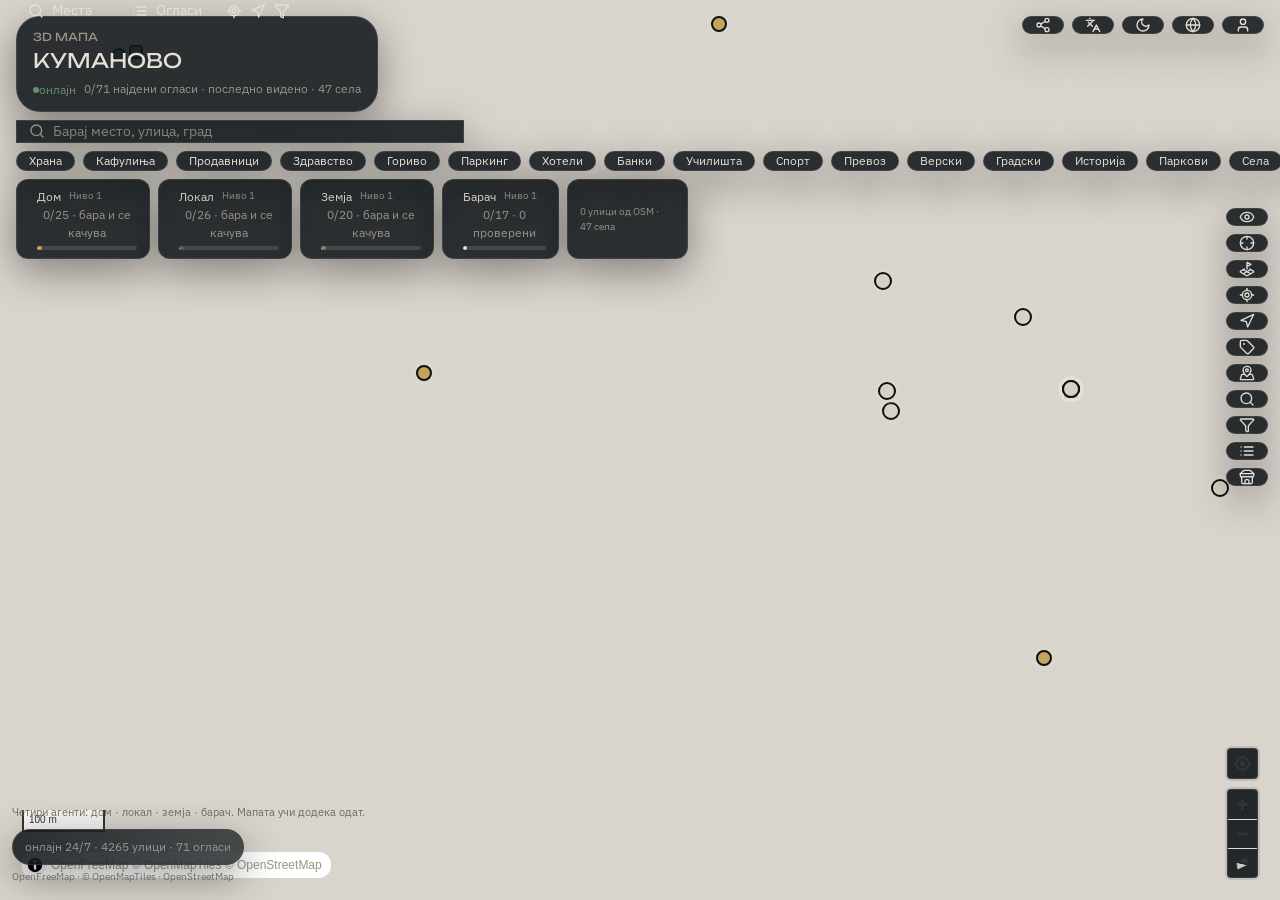
==== commit 6f8021fe: "Fix missing UI: fullscreen map + HUD overlay CSS" ====
--- a/index.html
+++ b/index.html
@@ -5,14 +5,12 @@
     <meta name="viewport" content="width=device-width, initial-scale=1, viewport-fit=cover" />
     <meta name="theme-color" content="#0b1014" />
     <title>КУМАНОВО 3D</title>
-    <meta
-      name="description"
-      content="3D мапа на Куманово — улици, населби и вистински огласи за издавање."
-    />
+    <meta name="description" content="3D мапа на Куманово — улици, населби и вистински огласи за издавање." />
     <link rel="icon" type="image/svg+xml" href="./favicon.svg" />
     <meta property="og:title" content="КУМАНОВО 3D" />
     <meta property="og:description" content="3D мапа на Куманово со вистински огласи." />
     <meta property="og:image" content="./og.jpg" />
+    <link rel="stylesheet" href="./layout-fix.css" />
     <script type="module" crossorigin src="./a/index-Fch14jyt.js"></script>
     <link rel="stylesheet" crossorigin href="./a/index-CvyoW4aW.css">
   </head>
--- a/layout-fix.css
+++ b/layout-fix.css
@@ -0,0 +1 @@
+html,body,#root,#app{height:100%;margin:0;overflow:hidden;background:#0b1014;color:#e6e1d6}main.relative,main.h-dvh{position:relative!important;height:100dvh!important;width:100%!important;overflow:hidden!important;background:#0b1014}.ofm-root{position:absolute!important;inset:0!important;z-index:0!important;width:100%!important;height:100%!important;background:#d9d4cc}.ofm-root .maplibregl-canvas-container,.ofm-root .maplibregl-canvas,.ofm-root canvas.maplibregl-canvas{position:absolute!important;inset:0!important;width:100%!important;height:100%!important}.absolute{position:absolute!important}.fixed{position:fixed!important}.relative{position:relative!important}.inset-0{top:0;right:0;bottom:0;left:0}.top-0{top:0}.right-0{right:0}.left-0{left:0}.right-3{right:.75rem}.left-3{left:.75rem}.bottom-20{bottom:5rem}.bottom-24{bottom:6rem}.top-52{top:13rem}.z-0{z-index:0}.z-20{z-index:20}.z-10{z-index:10}.flex{display:flex!important}.flex-col{flex-direction:column}.flex-wrap{flex-wrap:wrap}.items-start{align-items:flex-start}.items-center{align-items:center}.items-end{align-items:flex-end}.justify-between{justify-content:space-between}.justify-end{justify-content:flex-end}.gap-2{gap:.5rem}.gap-3{gap:.75rem}.hidden{display:none!important}.pointer-events-none{pointer-events:none!important}.pointer-events-auto{pointer-events:auto!important}.overflow-hidden{overflow:hidden}.w-full{width:100%}.h-full{height:100%}.h-dvh{height:100dvh}.max-w-sm{max-width:24rem}.max-w-md{max-width:28rem}.max-w-2xl{max-width:42rem}.max-w-\[68\%\]{max-width:68%}.p-3{padding:.75rem}.p-4{padding:1rem}.px-3{padding-left:.75rem;padding-right:.75rem}.px-4{padding-left:1rem;padding-right:1rem}.py-2{padding-top:.5rem;padding-bottom:.5rem}.py-3{padding-top:.75rem;padding-bottom:.75rem}.mt-1{margin-top:.25rem}.mt-2{margin-top:.5rem}.mt-3{margin-top:.75rem}.mr-2{margin-right:.5rem}.rounded-\[12px\]{border-radius:12px}.rounded-\[20px\]{border-radius:20px}.rounded-\[24px\]{border-radius:24px}.rounded-full{border-radius:999px}.size-4{width:1rem;height:1rem}.size-1\.5{width:.375rem;height:.375rem}.font-display{font-family:Unbounded,"IBM Plex Sans",system-ui,sans-serif}.text-xs{font-size:.75rem}.text-sm{font-size:.875rem}.text-lg{font-size:1.125rem}.text-\[10px\]{font-size:10px}.text-\[11px\]{font-size:11px}.uppercase{text-transform:uppercase}.text-fg{color:#e6e1d6}.text-fg-muted{color:#9a9588}.text-fg-subtle{color:#6f6a60}.text-ok{color:#6a8f6e}.bg-bg{background:#0b1014}.bg-ok{background:#6a8f6e}.inline-flex{display:inline-flex!important}.sr-only{position:absolute;width:1px;height:1px;overflow:hidden;clip:rect(0,0,0,0)}.hud-panel{background:color-mix(in oklab,#13181d 88%,transparent);border:1px solid color-mix(in oklab,#e6e1d6 12%,transparent)}@media(min-width:768px){.md\:flex{display:flex!important}.md\:block{display:block!important}.md\:p-4{padding:1rem}.md\:max-w-sm{max-width:24rem}.md\:max-w-md{max-width:28rem}.md\:text-xl{font-size:1.25rem}.md\:bottom-4{bottom:1rem}.md\:bottom-6{bottom:1.5rem}.md\:right-auto{right:auto}}
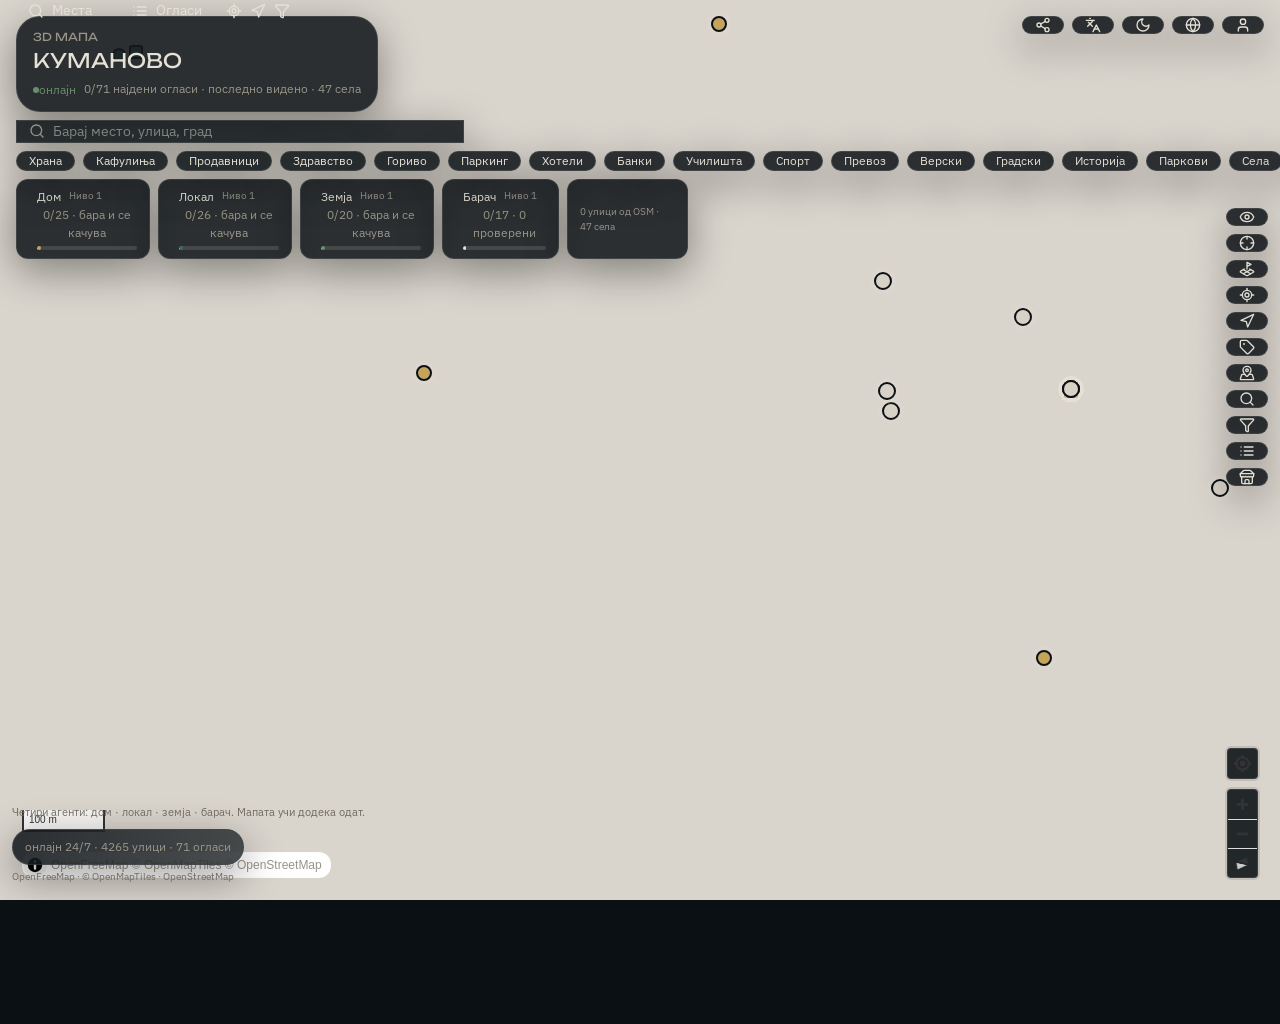
==== commit 534b1606: "Clearer agents and map UI: labeled pins, colors, legend" ====
--- a/index.html
+++ b/index.html
@@ -5,16 +5,14 @@
     <meta name="viewport" content="width=device-width, initial-scale=1, viewport-fit=cover" />
     <meta name="theme-color" content="#0b1014" />
     <title>КУМАНОВО 3D</title>
-    <meta name="description" content="3D мапа на Куманово — улици, населби и вистински огласи за издавање." />
+    <meta name="description" content="3D мапа на Куманово — улици, населби и вистински огласи." />
     <link rel="icon" type="image/svg+xml" href="./favicon.svg" />
-    <meta property="og:title" content="КУМАНОВО 3D" />
-    <meta property="og:description" content="3D мапа на Куманово со вистински огласи." />
-    <meta property="og:image" content="./og.jpg" />
     <link rel="stylesheet" href="./layout-fix.css" />
     <script type="module" crossorigin src="./a/index-Fch14jyt.js"></script>
     <link rel="stylesheet" crossorigin href="./a/index-CvyoW4aW.css">
   </head>
   <body class="bg-bg text-fg antialiased">
     <div id="root"></div>
+    <script src="./ui-boost.js" defer></script>
   </body>
 </html>
